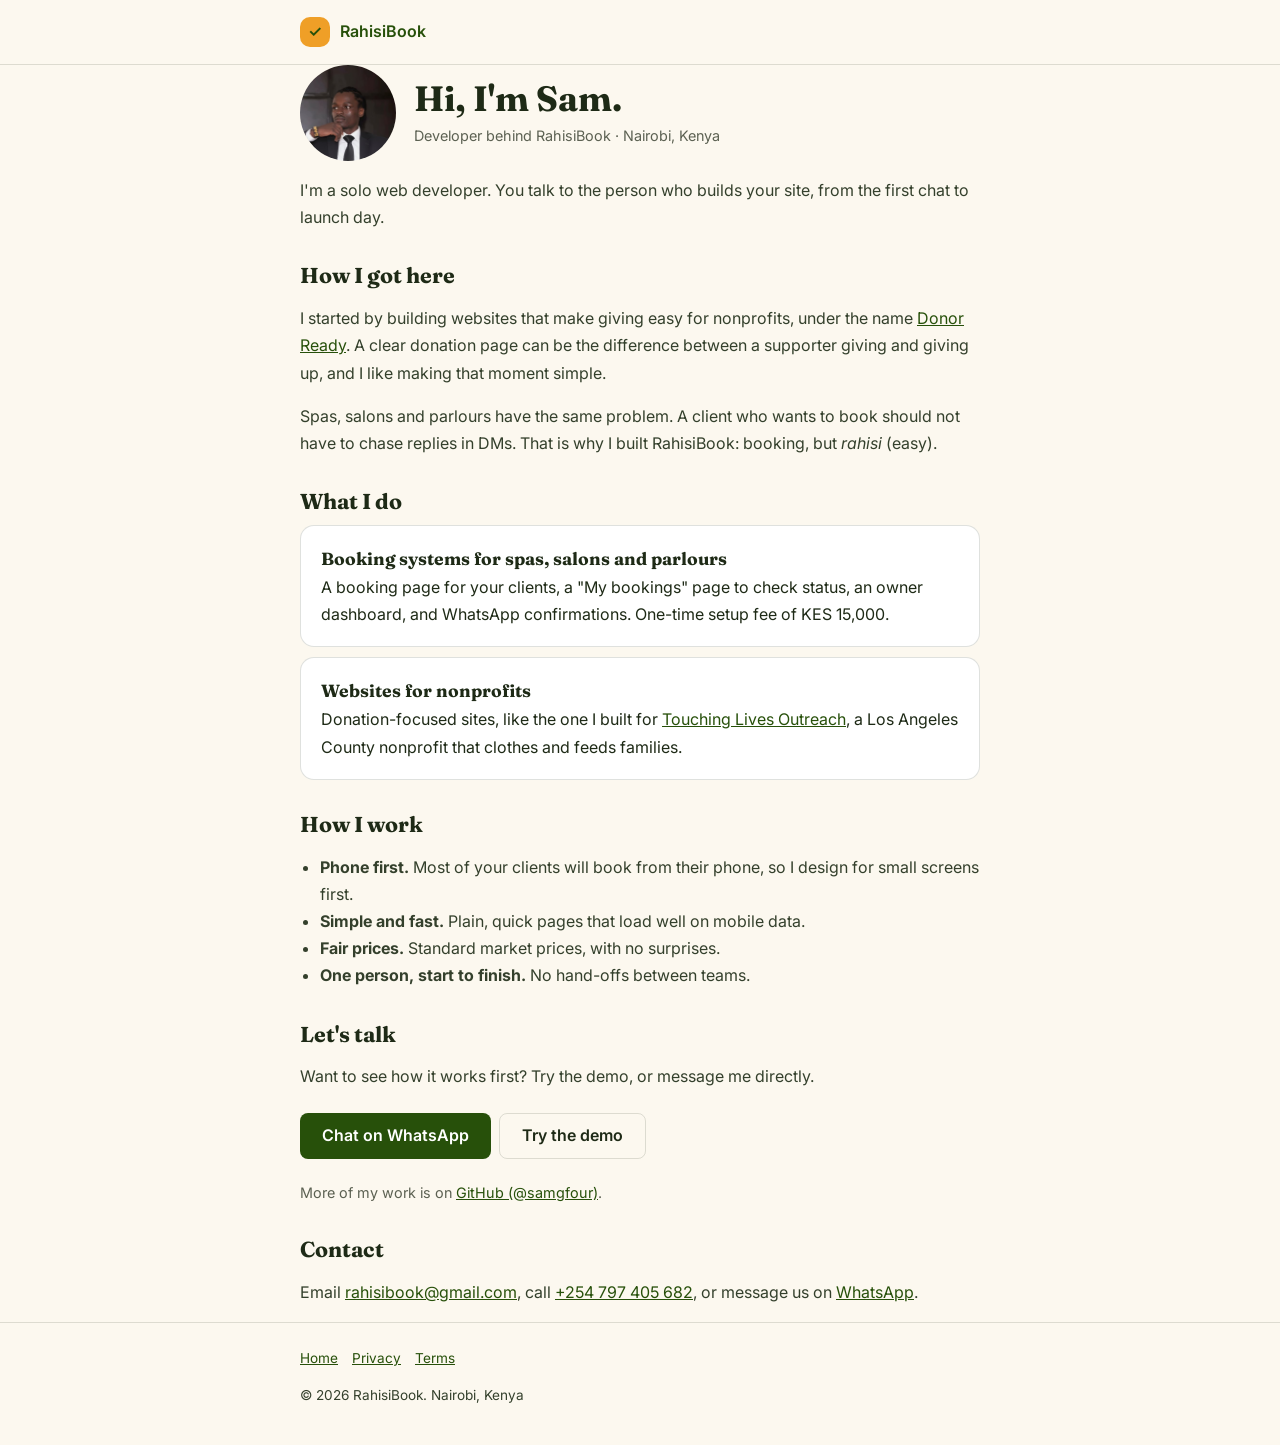
==== about.html @ fa843e65 "add about page demo privacy demo" ====
<!doctype html>
<html lang="en"><head><meta charset="UTF-8"><meta name="viewport" content="width=device-width,initial-scale=1">
<title>About – RahisiBook</title><meta name="theme-color" content="#27500A">
<link rel="preconnect" href="https://fonts.googleapis.com"><link rel="preconnect" href="https://fonts.gstatic.com" crossorigin>
<link href="https://fonts.googleapis.com/css2?family=Fraunces:opsz,wght@9..144,400;9..144,600&family=Inter:wght@400;500;600&display=swap" rel="stylesheet">
<style>
:root{--bg:#fcf8ef;--panel:#faeeda;--ink:#1e2a16;--muted:#5c6152;--green:#27500a;--gold:#ef9f27;--border:rgba(30,42,22,.14)}
*{box-sizing:border-box}body{margin:0;background:var(--bg);color:var(--ink);font:16px/1.7 Inter,Arial,sans-serif}
a{color:var(--green)}h1,h2{font-family:Fraunces,Georgia,serif;line-height:1.2}
header{border-bottom:1px solid var(--border)}.w{max-width:720px;margin:auto;padding:0 20px}
header .w{height:64px;display:flex;align-items:center}
.logo{display:flex;align-items:center;gap:10px;text-decoration:none;font-weight:600;color:var(--green)}
.lm{display:grid;place-items:center;width:30px;height:30px;background:var(--gold);border-radius:10px}
main{padding:40px 0 60px}h1{font-size:2.2rem;margin:0 0 6px}h2{font-size:1.35rem;margin:32px 0 8px}
.meta{color:var(--muted);font-size:.9rem;margin:0 0 20px}p,li{color:#34402c}ul{padding-left:20px}
.hero{display:flex;gap:18px;align-items:center;margin-bottom:10px}.av{flex:none;width:96px;height:96px;border-radius:50%;background:var(--green);color:#fff;display:grid;place-items:center;font:600 2rem Fraunces,Georgia,serif}.btn{display:inline-flex;align-items:center;justify-content:center;min-height:46px;padding:0 22px;border-radius:8px;text-decoration:none;font-weight:600;margin:6px 8px 0 0}.p{background:var(--green);color:#fff}.s{border:1px solid var(--border);color:var(--ink)}.card{background:#fff;border:1px solid var(--border);border-radius:14px;padding:18px 20px;margin:10px 0}.card b{display:block;font-family:Fraunces,Georgia,serif;font-size:1.1rem;color:var(--ink)}footer{border-top:1px solid var(--border);padding:24px 0;color:var(--muted);font-size:.85rem}footer a{margin-right:14px}
</style></head><body>
<header><div class="w"><a class="logo" href="/"><span class="lm">✓</span>RahisiBook</a></div></header>
<main class="w"><div class="hero"><img class="av" src="sam.jpg" alt="Sam, the developer behind RahisiBook" width="96" height="96" style="object-fit:cover"><div><h1 style="margin:0">Hi, I'm Sam.</h1><p class="meta" style="margin:4px 0 0">Developer behind RahisiBook · Nairobi, Kenya</p></div></div>
<p>I'm a solo web developer. You talk to the person who builds your site, from the first chat to launch day.</p>
<h2>How I got here</h2>
<p>I started by building websites that make giving easy for nonprofits, under the name <a href="https://donorready.gsam.workers.dev/">Donor Ready</a>. A clear donation page can be the difference between a supporter giving and giving up, and I like making that moment simple.</p>
<p>Spas, salons and parlours have the same problem. A client who wants to book should not have to chase replies in DMs. That is why I built RahisiBook: booking, but <i>rahisi</i> (easy).</p>
<h2>What I do</h2>
<div class="card"><b>Booking systems for spas, salons and parlours</b>A booking page for your clients, a "My bookings" page to check status, an owner dashboard, and WhatsApp confirmations. One-time setup fee of KES 15,000.</div>
<div class="card"><b>Websites for nonprofits</b>Donation-focused sites, like the one I built for <a href="https://touchinglivesoutreach.org/">Touching Lives Outreach</a>, a Los Angeles County nonprofit that clothes and feeds families.</div>
<h2>How I work</h2>
<ul><li><b>Phone first.</b> Most of your clients will book from their phone, so I design for small screens first.</li><li><b>Simple and fast.</b> Plain, quick pages that load well on mobile data.</li><li><b>Fair prices.</b> Standard market prices, with no surprises.</li><li><b>One person, start to finish.</b> No hand-offs between teams.</li></ul>
<h2>Let's talk</h2>
<p>Want to see how it works first? Try the demo, or message me directly.</p>
<a class="btn p" href="https://wa.me/254797405682?text=Hi%20Sam%2C%20I%27d%20like%20to%20talk%20about%20RahisiBook.">Chat on WhatsApp</a><a class="btn s" href="/demo.html">Try the demo</a>
<p style="margin-top:22px;font-size:.9rem" class="meta">More of my work is on <a href="https://github.com/samgfour">GitHub (@samgfour)</a>.</p>
<h2>Contact</h2><p>Email <a href="mailto:rahisibook@gmail.com">rahisibook@gmail.com</a>, call <a href="tel:+254797405682">+254 797 405 682</a>, or message us on <a href="https://wa.me/254797405682">WhatsApp</a>.</p>
</main><footer><div class="w"><a href="/">Home</a><a href="privacy.html">Privacy</a><a href="terms.html">Terms</a><p>© 2026 RahisiBook. Nairobi, Kenya</p></div></footer></body></html>
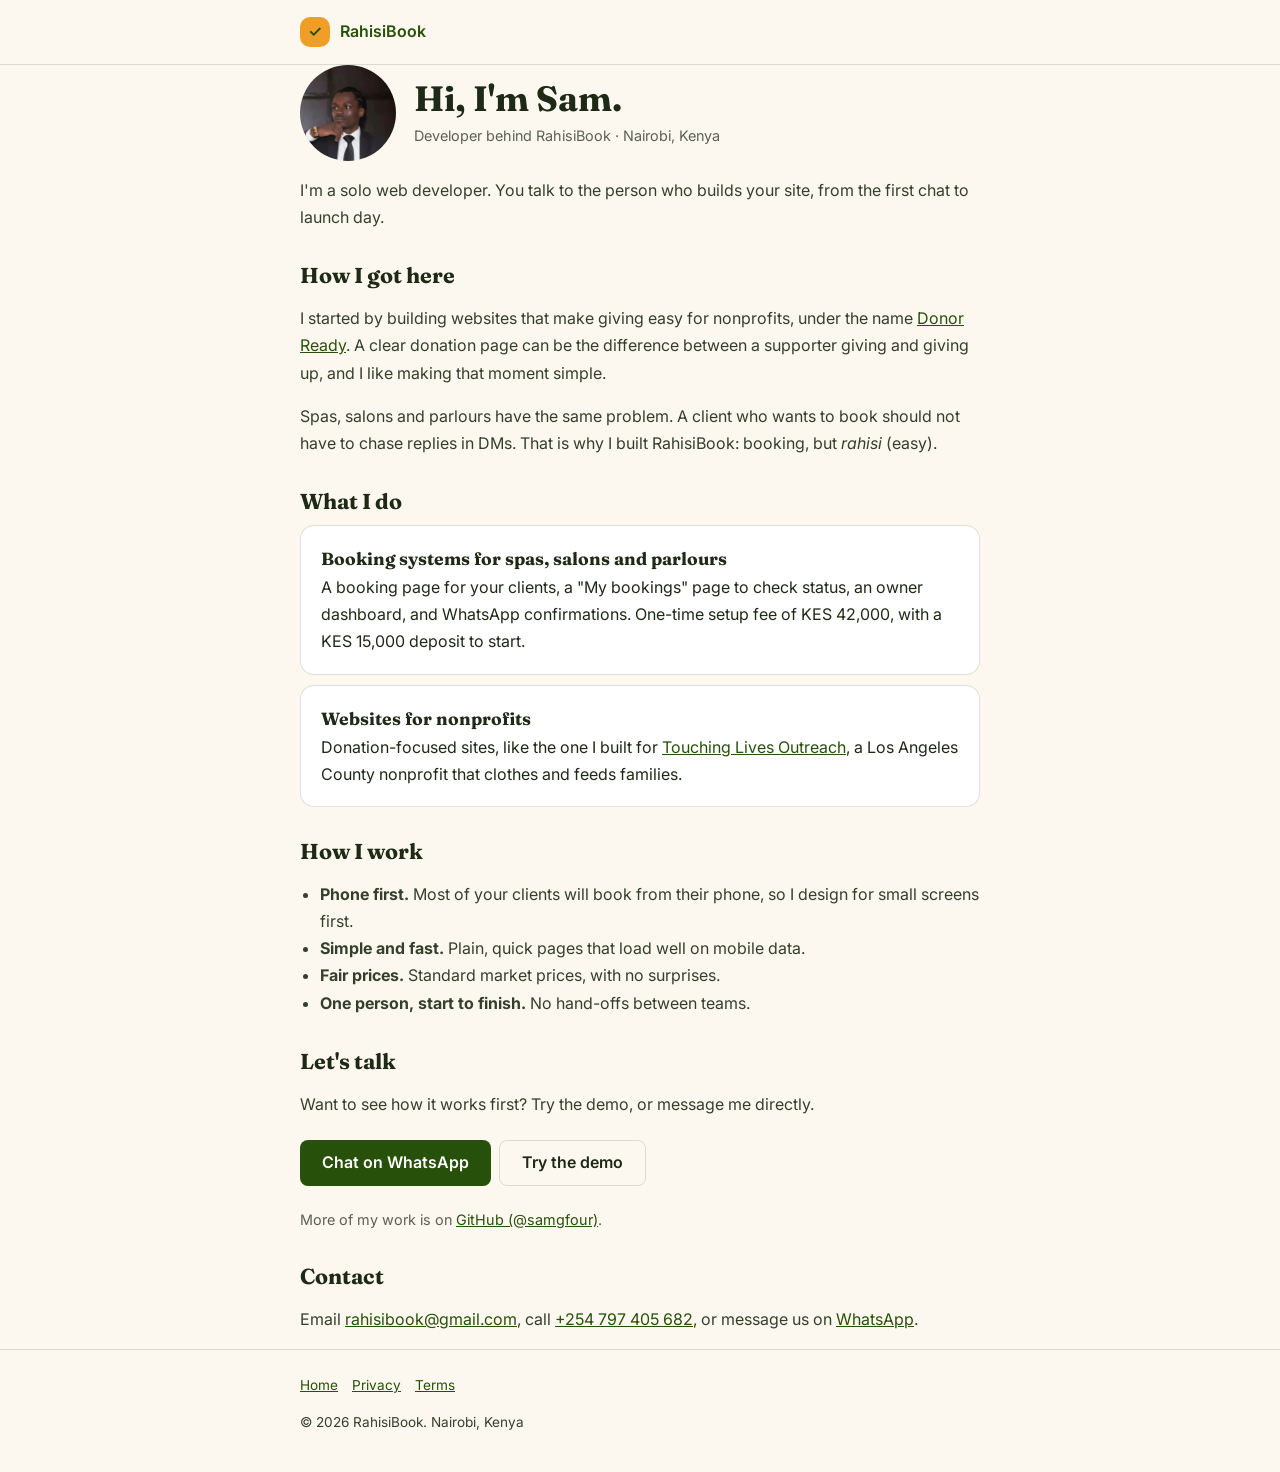
==== commit ce5f5259: "update pricing" ====
--- a/about.html
+++ b/about.html
@@ -22,7 +22,7 @@
 <p>I started by building websites that make giving easy for nonprofits, under the name <a href="https://donorready.gsam.workers.dev/">Donor Ready</a>. A clear donation page can be the difference between a supporter giving and giving up, and I like making that moment simple.</p>
 <p>Spas, salons and parlours have the same problem. A client who wants to book should not have to chase replies in DMs. That is why I built RahisiBook: booking, but <i>rahisi</i> (easy).</p>
 <h2>What I do</h2>
-<div class="card"><b>Booking systems for spas, salons and parlours</b>A booking page for your clients, a "My bookings" page to check status, an owner dashboard, and WhatsApp confirmations. One-time setup fee of KES 15,000.</div>
+<div class="card"><b>Booking systems for spas, salons and parlours</b>A booking page for your clients, a "My bookings" page to check status, an owner dashboard, and WhatsApp confirmations. One-time setup fee of KES 42,000, with a KES 15,000 deposit to start.</div>
 <div class="card"><b>Websites for nonprofits</b>Donation-focused sites, like the one I built for <a href="https://touchinglivesoutreach.org/">Touching Lives Outreach</a>, a Los Angeles County nonprofit that clothes and feeds families.</div>
 <h2>How I work</h2>
 <ul><li><b>Phone first.</b> Most of your clients will book from their phone, so I design for small screens first.</li><li><b>Simple and fast.</b> Plain, quick pages that load well on mobile data.</li><li><b>Fair prices.</b> Standard market prices, with no surprises.</li><li><b>One person, start to finish.</b> No hand-offs between teams.</li></ul>
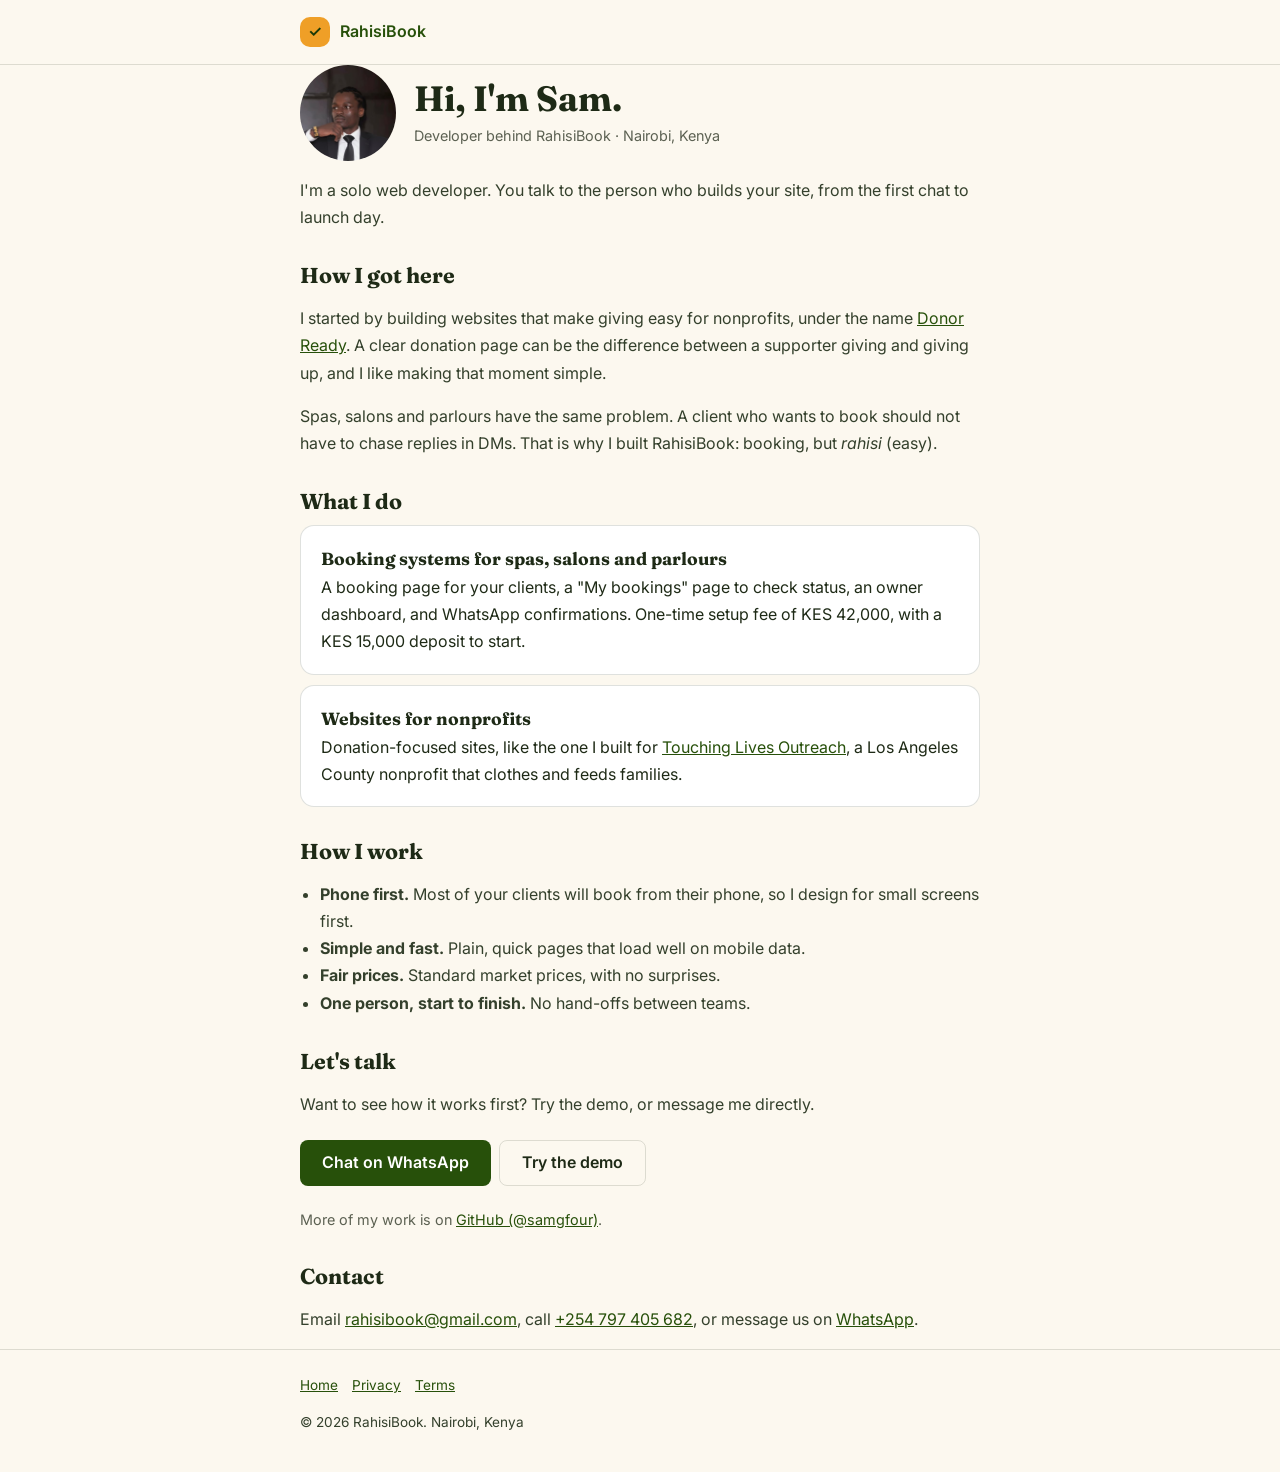
==== commit 3c9e2c43: "update dark mode" ====
--- a/about.html
+++ b/about.html
@@ -3,17 +3,21 @@
 <title>About – RahisiBook</title><meta name="theme-color" content="#27500A">
 <link rel="preconnect" href="https://fonts.googleapis.com"><link rel="preconnect" href="https://fonts.gstatic.com" crossorigin>
 <link href="https://fonts.googleapis.com/css2?family=Fraunces:opsz,wght@9..144,400;9..144,600&family=Inter:wght@400;500;600&display=swap" rel="stylesheet">
+<meta name="color-scheme" content="light dark">
+<script>try{var t=localStorage.getItem("rahisi-theme");if(t)document.documentElement.dataset.theme=t}catch(e){}</script>
 <style>
-:root{--bg:#fcf8ef;--panel:#faeeda;--ink:#1e2a16;--muted:#5c6152;--green:#27500a;--gold:#ef9f27;--border:rgba(30,42,22,.14)}
+:root{--bg:#fcf8ef;--panel:#faeeda;--ink:#1e2a16;--muted:#5c6152;--green:#27500a;--gold:#ef9f27;--border:rgba(30,42,22,.14);--text:#34402c;--card:#fff;--btn-ink:#fff;color-scheme:light}
+:root[data-theme=dark]{--bg:#12170e;--panel:#2b2818;--ink:#f0ecdf;--muted:#a9b09c;--green:#8fcf5a;--border:rgba(255,255,255,.14);--text:#d6d9cb;--card:#1b2216;--btn-ink:#10200a;color-scheme:dark}
+@media(prefers-color-scheme:dark){:root:not([data-theme=light]){--bg:#12170e;--panel:#2b2818;--ink:#f0ecdf;--muted:#a9b09c;--green:#8fcf5a;--border:rgba(255,255,255,.14);--text:#d6d9cb;--card:#1b2216;--btn-ink:#10200a;color-scheme:dark}}
 *{box-sizing:border-box}body{margin:0;background:var(--bg);color:var(--ink);font:16px/1.7 Inter,Arial,sans-serif}
 a{color:var(--green)}h1,h2{font-family:Fraunces,Georgia,serif;line-height:1.2}
 header{border-bottom:1px solid var(--border)}.w{max-width:720px;margin:auto;padding:0 20px}
 header .w{height:64px;display:flex;align-items:center}
 .logo{display:flex;align-items:center;gap:10px;text-decoration:none;font-weight:600;color:var(--green)}
-.lm{display:grid;place-items:center;width:30px;height:30px;background:var(--gold);border-radius:10px}
+.lm{display:grid;place-items:center;width:30px;height:30px;background:var(--gold);border-radius:10px;color:#1b3907}
 main{padding:40px 0 60px}h1{font-size:2.2rem;margin:0 0 6px}h2{font-size:1.35rem;margin:32px 0 8px}
-.meta{color:var(--muted);font-size:.9rem;margin:0 0 20px}p,li{color:#34402c}ul{padding-left:20px}
-.hero{display:flex;gap:18px;align-items:center;margin-bottom:10px}.av{flex:none;width:96px;height:96px;border-radius:50%;background:var(--green);color:#fff;display:grid;place-items:center;font:600 2rem Fraunces,Georgia,serif}.btn{display:inline-flex;align-items:center;justify-content:center;min-height:46px;padding:0 22px;border-radius:8px;text-decoration:none;font-weight:600;margin:6px 8px 0 0}.p{background:var(--green);color:#fff}.s{border:1px solid var(--border);color:var(--ink)}.card{background:#fff;border:1px solid var(--border);border-radius:14px;padding:18px 20px;margin:10px 0}.card b{display:block;font-family:Fraunces,Georgia,serif;font-size:1.1rem;color:var(--ink)}footer{border-top:1px solid var(--border);padding:24px 0;color:var(--muted);font-size:.85rem}footer a{margin-right:14px}
+.meta{color:var(--muted);font-size:.9rem;margin:0 0 20px}p,li{color:var(--text)}ul{padding-left:20px}
+.hero{display:flex;gap:18px;align-items:center;margin-bottom:10px}.av{flex:none;width:96px;height:96px;border-radius:50%;background:var(--green);color:var(--btn-ink);display:grid;place-items:center;font:600 2rem Fraunces,Georgia,serif}.btn{display:inline-flex;align-items:center;justify-content:center;min-height:46px;padding:0 22px;border-radius:8px;text-decoration:none;font-weight:600;margin:6px 8px 0 0}.p{background:var(--green);color:var(--btn-ink)}.s{border:1px solid var(--border);color:var(--ink)}.card{background:var(--card);border:1px solid var(--border);border-radius:14px;padding:18px 20px;margin:10px 0}.card b{display:block;font-family:Fraunces,Georgia,serif;font-size:1.1rem;color:var(--ink)}footer{border-top:1px solid var(--border);padding:24px 0;color:var(--muted);font-size:.85rem}footer a{margin-right:14px}
 </style></head><body>
 <header><div class="w"><a class="logo" href="/"><span class="lm">✓</span>RahisiBook</a></div></header>
 <main class="w"><div class="hero"><img class="av" src="sam.jpg" alt="Sam, the developer behind RahisiBook" width="96" height="96" style="object-fit:cover"><div><h1 style="margin:0">Hi, I'm Sam.</h1><p class="meta" style="margin:4px 0 0">Developer behind RahisiBook · Nairobi, Kenya</p></div></div>
